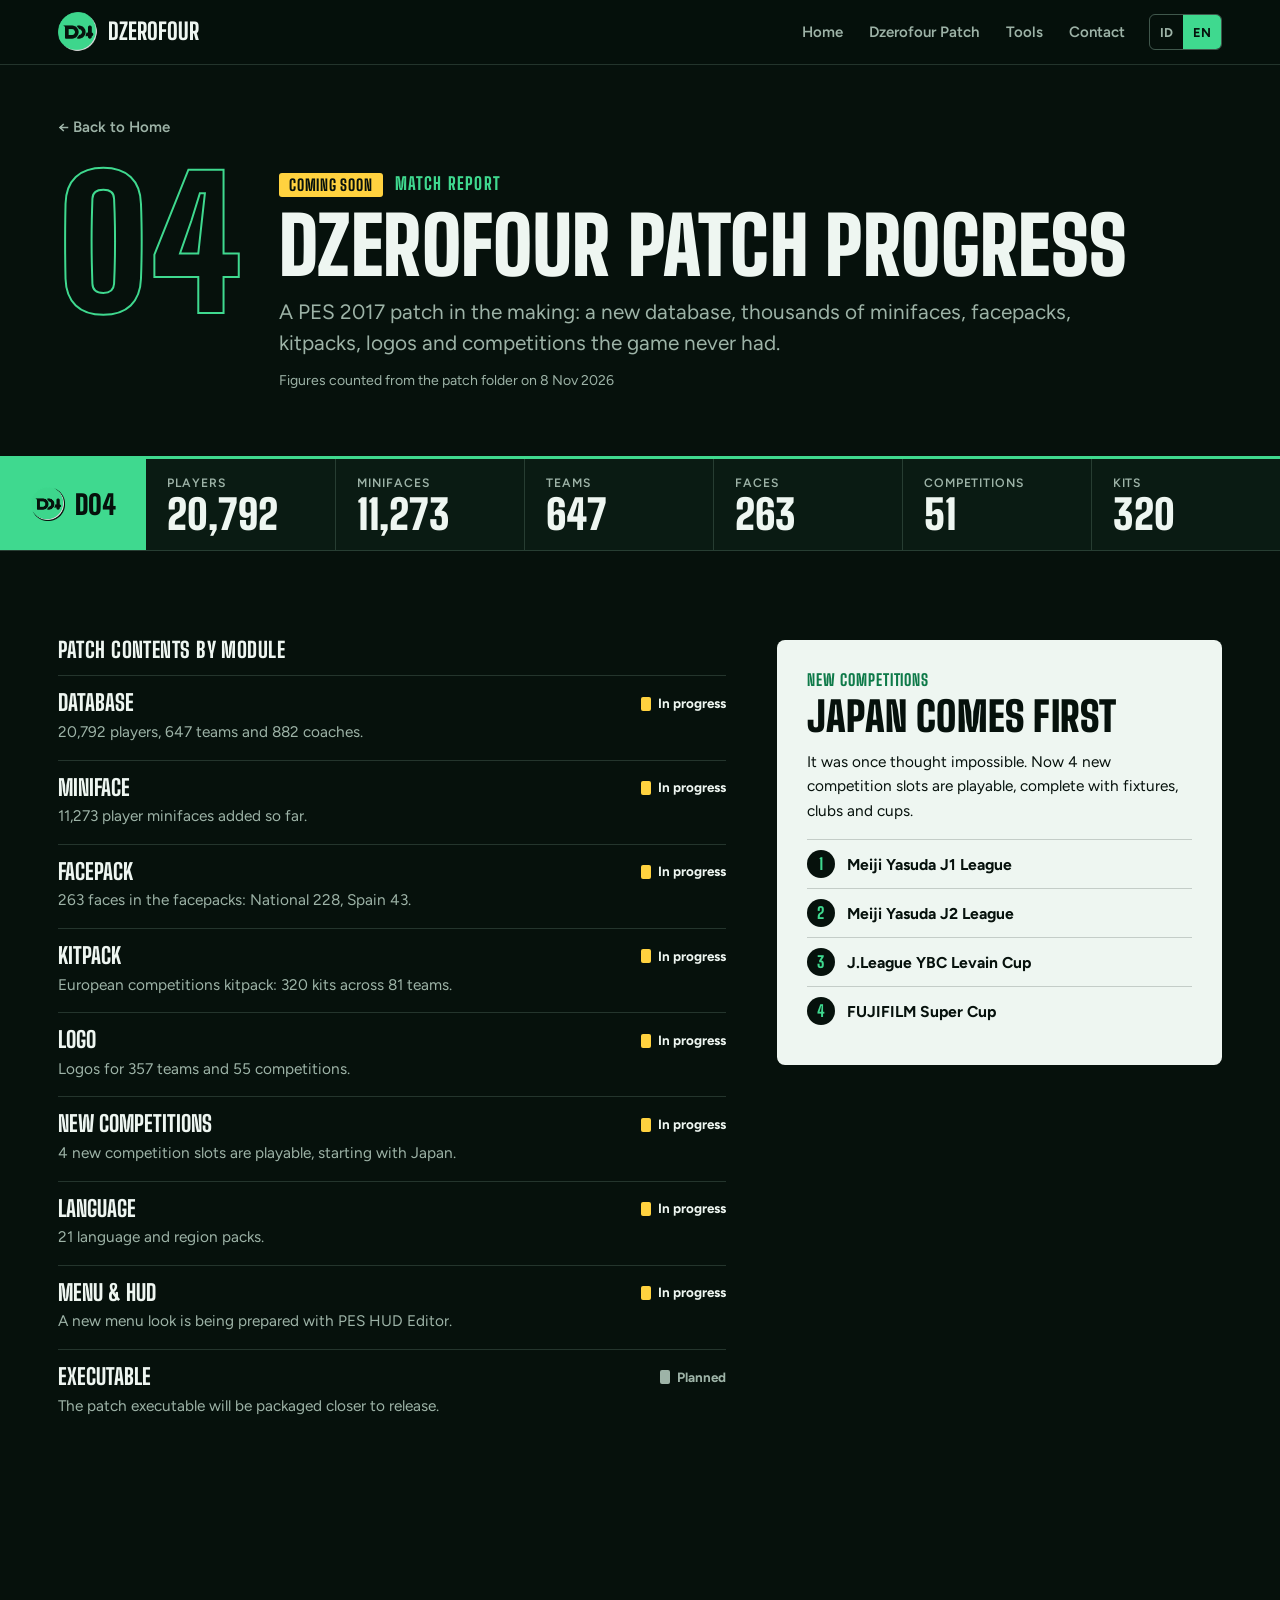
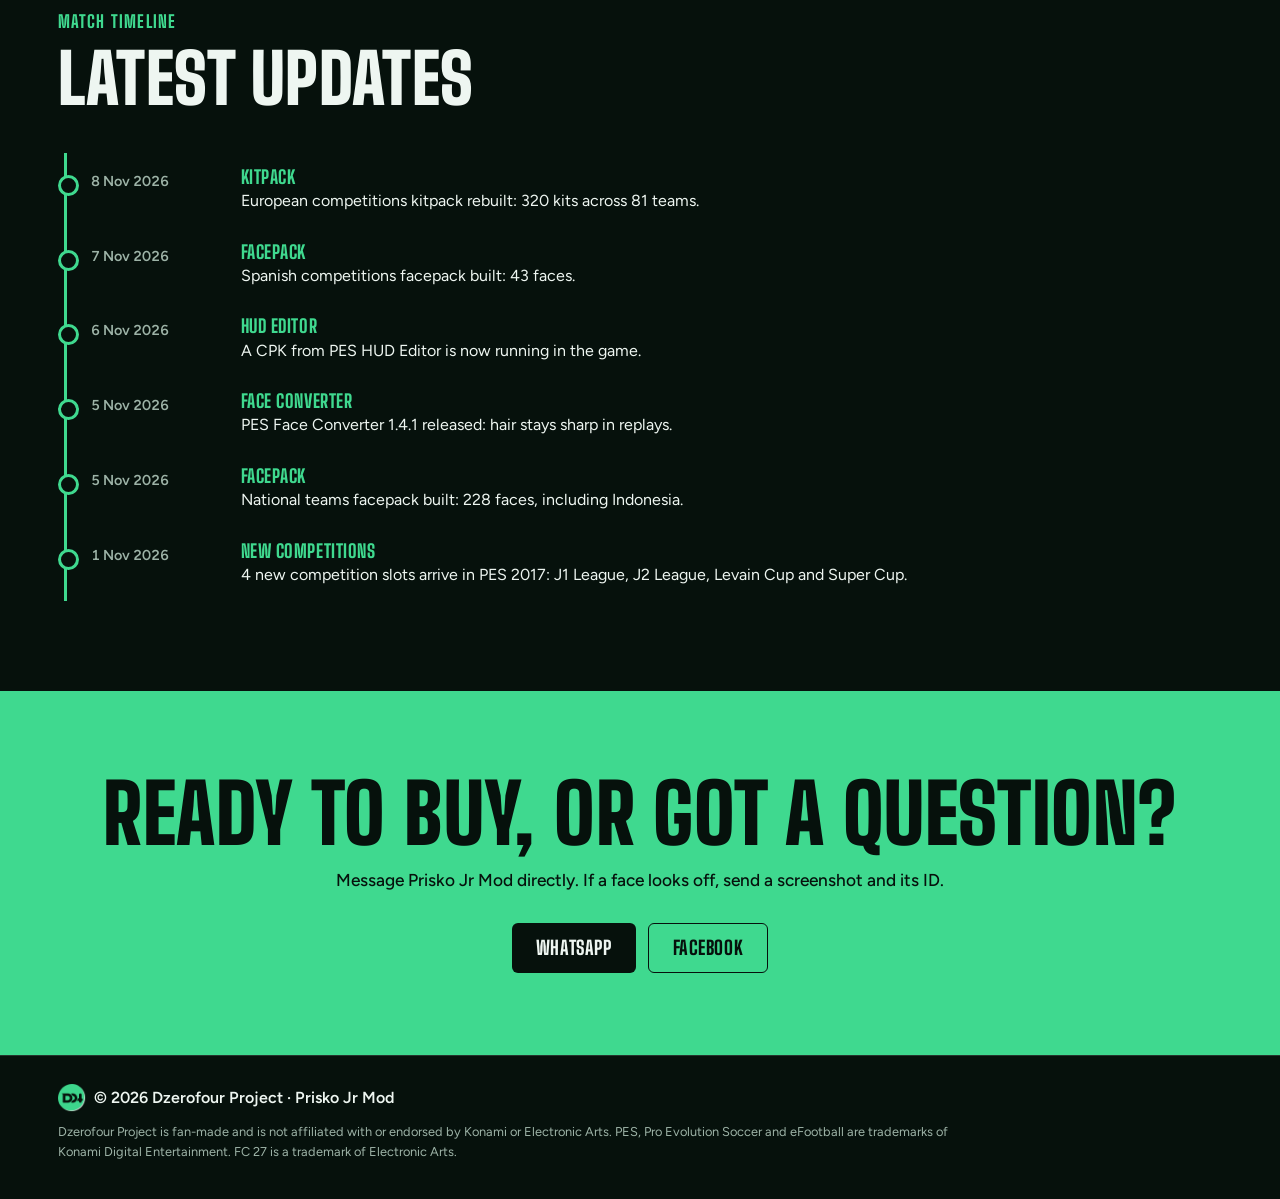
==== patch.html @ bcc36760 "Home baru dengan halaman detail patch dan tool Co-Authored-By: Claude Opus 5.5 <noreply@anthropic.co" ====
<!doctype html>
<html lang="id">
<head>
  <meta charset="utf-8">
  <meta name="viewport" content="width=device-width, initial-scale=1">
  <title>Dzerofour Patch | Dzerofour Project</title>
  <meta name="description" content="Progres Dzerofour Patch untuk PES 2017: database, miniface, facepack, kitpack, logo, dan kompetisi baru.">
  <meta property="og:title" content="Dzerofour Patch | Progres PES 2017">
  <meta property="og:description" content="Progres Dzerofour Patch untuk PES 2017: database, miniface, facepack, kitpack, logo, dan kompetisi baru.">
  <meta property="og:type" content="website">
  <meta property="og:image" content="https://priskojr.github.io/dzerofour/assets/img/face-3d.jpg">
  <meta name="theme-color" content="#06110c">
  <link rel="icon" href="assets/favicon.png">
  <link rel="preconnect" href="https://fonts.googleapis.com">
  <link rel="preconnect" href="https://fonts.gstatic.com" crossorigin>
  <link href="https://fonts.googleapis.com/css2?family=Big+Shoulders+Display:wght@600;800;900&family=Figtree:wght@400;500;600;700&display=swap" rel="stylesheet">
  <link rel="stylesheet" href="css/style.css">
</head>
<body data-page="patch">
  <div id="app"></div>

  <script src="data/site.js"></script>
  <script src="data/products.js"></script>
  <script src="data/patch-stats.js"></script>
  <script src="data/patch.js"></script>
  <script src="data/updates.js"></script>
  <script src="js/main.js"></script>
</body>
</html>
---- css/style.css ----
/* Warna brand D04. Ganti di sini, seluruh situs ikut berubah. */
:root {
  --ink: #06110c;
  --pitch: #0a1b13;
  --panel: #0e2219;
  --panel-2: #14302a;
  --line: rgba(190, 240, 215, .16);
  --line-strong: rgba(190, 240, 215, .32);
  --mint: #3fd98f;
  --yellow: #ffd23f;
  --text: #eef6f1;
  --muted: #9db3a7;
  --display: "Big Shoulders Display", "Arial Narrow", Impact, sans-serif;
  --body: "Figtree", "Segoe UI", system-ui, sans-serif;
  --gutter: clamp(16px, 4.5vw, 64px);
  --max: 1320px;
}

* { box-sizing: border-box; }
html { scroll-behavior: smooth; scroll-padding-top: 76px; -webkit-text-size-adjust: 100%; }
body { margin: 0; background: var(--ink); color: var(--text); font: 400 16px/1.6 var(--body); overflow-x: hidden; }
img { max-width: 100%; height: auto; display: block; }
a { color: inherit; }
h1, h2, h3 { margin: 0; font-family: var(--display); text-transform: uppercase; line-height: .98; letter-spacing: .005em; }
h1 { font-size: clamp(4rem, 8.4vw, 7.6rem); font-weight: 900; line-height: .9; margin: 14px 0 20px; }
h2 { font-size: clamp(2.5rem, 5.4vw, 4.4rem); font-weight: 900; }
p { margin: 0; }
ul, ol { margin: 0; padding: 0; list-style: none; }
:focus-visible { outline: 3px solid var(--yellow); outline-offset: 3px; }
.h-small { font-size: 1.35rem; font-weight: 800; letter-spacing: .02em; margin-bottom: 14px; }
.page-title { font-size: clamp(2.9rem, 6.2vw, 5.4rem); margin: 0; line-height: .94; }

/* NAV */
.nav {
  position: sticky; top: 0; z-index: 20;
  display: flex; align-items: center; gap: 24px;
  padding: 12px var(--gutter);
  background: rgba(6, 17, 12, .88);
  backdrop-filter: blur(10px);
  border-bottom: 1px solid var(--line);
}
.nav-brand { display: flex; align-items: center; gap: 10px; text-decoration: none; font: 800 1.45rem/1 var(--display); text-transform: uppercase; }
.nav-links { display: flex; gap: 26px; margin-left: auto; }
.nav-links a { text-decoration: none; font-weight: 600; font-size: .94rem; color: var(--muted); transition: color .15s; }
.nav-links a:hover { color: var(--mint); }
.lang { display: flex; border: 1px solid var(--line-strong); border-radius: 6px; overflow: hidden; flex: none; }
.lang button { background: none; border: 0; color: var(--muted); font: 700 .8rem var(--body); padding: 7px 10px; cursor: pointer; min-height: 34px; }
.lang button.is-on { background: var(--mint); color: var(--ink); }
.nav-toggle { display: none; background: none; border: 1px solid var(--line-strong); border-radius: 6px; width: 42px; height: 38px; padding: 9px; cursor: pointer; flex: none; }
.nav-toggle span { display: block; height: 2px; background: var(--text); margin: 3px 0; }

/* TOMBOL */
.btn {
  display: inline-flex; align-items: center; justify-content: center; text-align: center;
  min-height: 50px; padding: 12px 24px; border-radius: 6px;
  font: 800 1.2rem/1.05 var(--display); text-transform: uppercase; letter-spacing: .03em;
  text-decoration: none; cursor: pointer; transition: transform .15s, background .15s, border-color .15s;
}
.btn:hover { transform: translateY(-2px); }
.btn-primary { background: var(--mint); color: var(--ink); border: 0; }
.btn-primary:hover { background: #63e7a8; }
.btn-ghost { background: none; border: 1px solid var(--line-strong); color: var(--text); }
.btn-ghost:hover { border-color: var(--mint); }
.btn-wide { width: 100%; }
.cta { display: flex; flex-wrap: wrap; gap: 12px; margin-top: 28px; }

/* LABEL: hijau = released, kuning = coming soon */
.kick { display: flex; flex-wrap: wrap; align-items: center; gap: 12px; margin-bottom: 12px; color: var(--mint); font: 800 1.08rem/1.2 var(--display); text-transform: uppercase; letter-spacing: .07em; }
.card-badge { display: inline-flex; align-items: center; color: var(--ink); background: var(--yellow); padding: 4px 10px 3px; border-radius: 3px; font: 800 .98rem/1.1 var(--display); text-transform: uppercase; letter-spacing: .05em; white-space: nowrap; }
.card-badge.is-released { background: var(--mint); }
.card-no { font: 900 1.5rem/1 var(--display); color: var(--yellow); letter-spacing: 0; }
.card-version { color: var(--muted); font: 600 .86rem/1.2 var(--body); text-transform: none; letter-spacing: 0; }

/* HOME: PATCH */
.home-patch {
  display: grid; grid-template-columns: minmax(0, 1.1fr) minmax(0, .9fr);
  gap: clamp(28px, 5vw, 76px); align-items: center;
  max-width: var(--max); margin: 0 auto;
  padding: clamp(32px, 4.6vw, 64px) var(--gutter);
}
.home-text { color: var(--muted); font-size: clamp(1.05rem, 1.6vw, 1.22rem); max-width: 34em; }

.board-wrap { display: block; text-decoration: none; }
.board-head { display: flex; flex-wrap: wrap; justify-content: space-between; align-items: baseline; gap: 4px 14px; margin-bottom: 10px; }
.board-head strong { font: 800 1.25rem/1 var(--display); text-transform: uppercase; letter-spacing: .03em; }
.board-legend { display: flex; flex-wrap: wrap; gap: 4px 12px; }
.board-legend i { font-style: normal; color: var(--muted); font-size: .8rem; display: inline-flex; align-items: center; gap: 5px; }
.board-legend i::before { content: ""; width: 9px; height: 12px; border-radius: 2px; background: var(--muted); }
.board-legend .is-done::before { background: var(--mint); }
.board-legend .is-progress::before { background: var(--yellow); }
.board {
  display: block; position: relative; aspect-ratio: 100 / 92; border-radius: 10px; overflow: hidden;
  background: repeating-linear-gradient(180deg, #123524 0 12.5%, #0f2e1f 12.5% 25%);
  border: 1px solid var(--line-strong); transition: border-color .15s;
}
.board-wrap:hover .board { border-color: var(--mint); }
.board-lines { position: absolute; inset: 0; width: 100%; height: 100%; fill: none; stroke: rgba(235, 255, 245, .3); stroke-width: 1; }
.board-lines * { vector-effect: non-scaling-stroke; }
.token { position: absolute; transform: translate(-50%, -50%); display: flex; flex-direction: column; align-items: center; gap: 5px; width: 31%; text-align: center; }
.token-no {
  display: grid; place-items: center;
  width: clamp(38px, 4.4vw, 54px); aspect-ratio: 1; border-radius: 50%;
  font: 900 clamp(1.2rem, 2vw, 1.65rem)/1 var(--display);
  background: var(--ink); color: var(--muted); border: 3px solid var(--muted);
}
.token.is-progress .token-no { color: var(--yellow); border-color: var(--yellow); }
.token.is-done .token-no { background: var(--mint); color: var(--ink); border-color: var(--mint); }
.token-name { font: 700 clamp(.8rem, 1.15vw, .96rem)/1.05 var(--display); text-transform: uppercase; letter-spacing: .03em; text-shadow: 0 1px 4px rgba(0, 0, 0, .75); }

/* PAPAN SKOR */
.scoreboard { display: flex; align-items: stretch; border-top: 3px solid var(--mint); border-bottom: 1px solid var(--line); background: var(--pitch); }
.score-tag { display: flex; align-items: center; gap: 10px; padding: 14px clamp(14px, 2.4vw, 32px); background: var(--mint); color: var(--ink); font: 900 1.7rem/1 var(--display); flex: none; }
.score-list { display: grid; grid-template-columns: repeat(6, minmax(0, 1fr)); flex: 1; margin: 0; min-width: 0; }
.score-item { padding: 14px clamp(10px, 1.6vw, 24px); border-left: 1px solid var(--line); min-width: 0; }
.score-item:first-child { border-left: 0; }
.score-item dt { color: var(--muted); font-size: .76rem; font-weight: 600; text-transform: uppercase; letter-spacing: .08em; }
.score-item dd { margin: 0; font: 900 clamp(1.7rem, 3.2vw, 2.9rem)/1.05 var(--display); font-variant-numeric: tabular-nums; }

/* SECTION */
.section { max-width: var(--max); margin: 0 auto; padding: clamp(48px, 7vw, 96px) var(--gutter); }
.section.page-top { padding-top: clamp(24px, 3.4vw, 44px); padding-bottom: clamp(36px, 5vw, 64px); }
.section-head { margin-bottom: clamp(24px, 3.4vw, 40px); }
.lead { font-size: clamp(1.1rem, 1.7vw, 1.3rem); line-height: 1.45; margin-top: 14px; }
.section-head .lead { color: var(--muted); max-width: 42em; }
.back { display: inline-block; color: var(--muted); font-weight: 600; font-size: .94rem; text-decoration: none; padding: 6px 0; margin-bottom: clamp(16px, 2.4vw, 28px); }
.back:hover { color: var(--mint); }

/* HOME: KARTU TOOL */
.tool-grid { display: grid; grid-template-columns: repeat(4, minmax(0, 1fr)); gap: clamp(14px, 1.6vw, 22px); }
.tool-card {
  display: flex; flex-direction: column; min-width: 0;
  background: var(--panel); border: 1px solid var(--line); border-radius: 8px; overflow: hidden;
  text-decoration: none; transition: transform .16s, border-color .16s;
}
.tool-card:hover { transform: translateY(-4px); border-color: var(--yellow); }
.tool-card.is-released:hover { border-color: var(--mint); }
.card-media { display: block; aspect-ratio: 16 / 10; overflow: hidden; background: var(--pitch); border-bottom: 1px solid var(--line); }
.card-media > img { width: 100%; height: 100%; object-fit: cover; object-position: left top; }
.card-icon { display: grid; place-items: center; width: 100%; height: 100%; min-height: 180px; background: var(--panel); }
.card-icon img { width: clamp(76px, 7vw, 112px); }
.card-body { display: flex; flex-direction: column; flex: 1; padding: clamp(16px, 1.6vw, 22px); }
.card-top { display: flex; flex-wrap: wrap; align-items: center; gap: 8px 10px; margin-bottom: 12px; }
.card-name { font: 900 clamp(1.7rem, 2.3vw, 2.15rem)/1 var(--display); text-transform: uppercase; }
.card-text { color: var(--muted); font-size: .96rem; line-height: 1.45; margin-top: 8px; }
.card-more { margin-top: auto; padding-top: 16px; font: 800 1.08rem/1.1 var(--display); text-transform: uppercase; letter-spacing: .03em; color: var(--text); }
.tool-card:hover .card-more { color: var(--mint); }

/* Tool yang sudah rilis tampil selebar baris */
.tool-card.is-released { grid-column: 1 / -1; flex-direction: row; border-color: var(--mint); border-left-width: 4px; }
.tool-card.is-released .card-media { flex: 0 0 34%; aspect-ratio: auto; border-bottom: 0; border-right: 1px solid var(--line); max-height: 400px; }
.tool-card.is-released .card-body { padding: clamp(20px, 3vw, 44px); justify-content: center; }
.tool-card.is-released .card-no { color: var(--mint); }
.tool-card.is-released .card-name { font-size: clamp(2.4rem, 5vw, 4.4rem); }
.tool-card.is-released .card-text { font-size: clamp(1.02rem, 1.5vw, 1.22rem); color: var(--text); max-width: 34em; margin-top: 12px; }
.tool-card.is-released .card-more { margin-top: 0; }
.card-price { display: flex; flex-wrap: wrap; align-items: baseline; gap: 4px 14px; margin-top: 18px; }
.card-price strong { font: 900 clamp(2.1rem, 3.8vw, 3.2rem)/1 var(--display); }
.card-price span { font: 800 1.45rem/1 var(--display); color: var(--mint); }

/* DETAIL TOOL */
.detail-hero { display: grid; grid-template-columns: minmax(0, 1fr) minmax(0, 1fr); gap: clamp(24px, 4vw, 60px); align-items: center; }
.detail-media > img { width: 100%; border-radius: 10px; border: 1px solid var(--line-strong); }
.detail-media .card-icon { aspect-ratio: 16 / 10; border: 1px solid var(--line-strong); border-radius: 10px; }
.tool-note { color: var(--muted); font-size: .82rem; margin-top: 8px; }
.detail-summary { color: var(--muted); margin-top: 10px; max-width: 38em; }
.action { margin-top: 24px; padding: clamp(18px, 2.2vw, 24px); background: var(--panel); border: 1px solid var(--line-strong); border-left: 4px solid var(--yellow); border-radius: 6px; max-width: 520px; }
.action.is-released { border-left-color: var(--mint); }
.action p { color: var(--muted); font-size: .92rem; margin: 6px 0 14px; }
.action-title { font: 900 1.7rem/1 var(--display); text-transform: uppercase; }
.price-row { display: flex; flex-wrap: wrap; align-items: baseline; gap: 6px 16px; }
.price-row strong { font: 900 clamp(2.6rem, 5vw, 3.9rem)/1 var(--display); }
.price-row span { font: 800 1.6rem/1 var(--display); color: var(--mint); }
.detail-info { display: grid; gap: clamp(24px, 3.4vw, 48px); margin-top: clamp(32px, 4.4vw, 56px); padding-top: clamp(24px, 3vw, 36px); border-top: 1px solid var(--line); }
.detail-info.cols-3 { grid-template-columns: repeat(3, minmax(0, 1fr)); }
.detail-info .h-small { color: var(--mint); }
.detail-info .h-small:not(:first-child) { margin-top: 26px; }
.detail-info.cols-1 .ticks { columns: 2; column-gap: clamp(24px, 4vw, 56px); }
.detail-info.cols-1 .ticks li { break-inside: avoid; }
.chips { display: flex; flex-wrap: wrap; gap: 8px; }
.chips li { padding: 5px 11px; border: 1px solid var(--line-strong); border-radius: 4px; font-size: .9rem; }
.ticks li { position: relative; padding-left: 20px; margin-bottom: 9px; font-size: .96rem; }
.ticks li::before { content: ""; position: absolute; left: 0; top: .55em; width: 9px; height: 9px; border-radius: 50%; background: var(--mint); }
.modes { margin: 0; }
.modes dt { font: 800 1.15rem/1.1 var(--display); text-transform: uppercase; }
.modes dd { margin: 3px 0 14px; color: var(--muted); font-size: .94rem; }
.detail-shot { margin: clamp(28px, 4vw, 48px) 0 0; }
.detail-shot img { width: 100%; border-radius: 10px; border: 1px solid var(--line); }
.versions { margin-top: clamp(20px, 3vw, 32px); border: 1px solid var(--line); border-radius: 6px; background: var(--pitch); }
summary { cursor: pointer; font: 800 1.15rem/1.2 var(--display); text-transform: uppercase; letter-spacing: .03em; padding: 14px 18px; min-height: 48px; }
summary:hover { color: var(--mint); }
.versions ol { padding: 0 18px 12px; }
.versions li { display: grid; grid-template-columns: 62px 1fr; gap: 8px; padding: 9px 0; border-top: 1px solid var(--line); font-size: .95rem; }
.versions b { color: var(--mint); font-variant-numeric: tabular-nums; }
.others { margin-top: clamp(36px, 5vw, 64px); }
.others ul { display: grid; grid-template-columns: repeat(2, minmax(0, 1fr)); gap: 0 clamp(20px, 3vw, 40px); }
.others a { display: flex; flex-wrap: wrap; align-items: center; gap: 6px 12px; padding: 14px 0; border-top: 1px solid var(--line); text-decoration: none; }
.others-name { font: 800 1.35rem/1.1 var(--display); text-transform: uppercase; flex: 1; min-width: 140px; }
.others a:hover .others-name { color: var(--mint); }

/* DETAIL PATCH */
.patch-head { display: flex; gap: clamp(16px, 3vw, 40px); align-items: flex-start; }
.patch-head .lead { color: var(--muted); max-width: 42em; }
.shirt-no { font: 900 clamp(5.5rem, 14vw, 11.5rem)/.8 var(--display); color: transparent; -webkit-text-stroke: 2px var(--mint); flex: none; }
.stamp { color: var(--muted); font-size: .88rem; margin-top: 12px; }
.patch-grid { display: grid; grid-template-columns: minmax(0, 1.5fr) minmax(0, 1fr); gap: clamp(26px, 4vw, 56px); align-items: start; }
.module { display: grid; grid-template-columns: minmax(0, 1fr) auto; gap: 4px 16px; padding: 15px 0; border-top: 1px solid var(--line); }
.module-name { font: 800 1.4rem/1.1 var(--display); text-transform: uppercase; }
.module-status { display: inline-flex; align-items: center; gap: 7px; font-size: .84rem; font-weight: 700; white-space: nowrap; }
.module-status::before { content: ""; width: 10px; height: 14px; border-radius: 2px; background: var(--muted); }
.module.is-done .module-status::before { background: var(--mint); }
.module.is-progress .module-status::before { background: var(--yellow); }
.module.is-planned .module-status { color: var(--muted); }
.module-text { grid-column: 1 / -1; color: var(--muted); font-size: .96rem; }
.bar { grid-column: 1 / -1; height: 6px; margin-top: 7px; background: var(--panel-2); border-radius: 3px; overflow: hidden; }
.bar i { display: block; height: 100%; background: var(--mint); }
.comps { padding: clamp(20px, 2.6vw, 30px); background: var(--text); color: var(--ink); border-radius: 8px; position: sticky; top: 88px; }
.comps-kick { color: #0e7a49; font: 800 1rem/1.2 var(--display); text-transform: uppercase; letter-spacing: .06em; margin-bottom: 8px; }
.comps h2 { font-size: clamp(1.9rem, 3.2vw, 2.7rem); margin-bottom: 12px; }
.comps p:not(.comps-kick) { font-size: .96rem; }
.comps ol { counter-reset: c; margin-top: 16px; }
.comps li { counter-increment: c; display: flex; gap: 12px; align-items: center; padding: 10px 0; border-top: 1px solid rgba(6, 17, 12, .18); font-weight: 700; font-size: .98rem; }
.comps li::before { content: counter(c); display: grid; place-items: center; flex: none; width: 28px; height: 28px; border-radius: 50%; background: var(--ink); color: var(--mint); font: 800 1rem/1 var(--display); }

/* TIMELINE */
.timeline { border-left: 3px solid var(--mint); margin-left: 6px; }
.event { position: relative; display: grid; grid-template-columns: 130px minmax(0, 1fr); gap: 4px 20px; padding: 14px 0 14px 24px; }
.event::before { content: ""; position: absolute; left: -9px; top: 22px; width: 15px; height: 15px; border-radius: 50%; background: var(--ink); border: 3px solid var(--mint); }
.event time { color: var(--muted); font-size: .9rem; font-weight: 600; font-variant-numeric: tabular-nums; padding-top: 3px; }
.event b { display: block; font: 800 1.15rem/1.15 var(--display); text-transform: uppercase; color: var(--mint); letter-spacing: .03em; }
.more { margin-top: 18px; }

/* KONTAK */
.contact { background: var(--mint); color: var(--ink); padding: clamp(48px, 6.4vw, 84px) var(--gutter); text-align: center; }
.contact h2 { font-size: clamp(2.6rem, 6.4vw, 5.2rem); }
.contact p { max-width: 36em; margin: 14px auto 0; font-size: 1.08rem; font-weight: 500; }
.contact .cta { justify-content: center; }
.contact .btn-primary { background: var(--ink); color: var(--text); }
.contact .btn-primary:hover { background: #12291e; }
.contact .btn-ghost { border-color: var(--ink); color: var(--ink); }
.contact .btn-ghost:hover { background: rgba(6, 17, 12, .1); border-color: var(--ink); }

/* FOOTER */
.footer { padding: 28px var(--gutter) 36px; border-top: 1px solid var(--line); }
.footer-brand { display: flex; align-items: center; flex-wrap: wrap; gap: 8px; font-weight: 600; }
.footer-legal { color: var(--muted); font-size: .8rem; max-width: 70em; margin-top: 10px; }

/* TABLET */
@media (max-width: 1040px) {
  .home-patch { grid-template-columns: 1fr; }
  .board-wrap { max-width: 560px; }
  .token-no { width: clamp(40px, 8vw, 54px); font-size: clamp(1.2rem, 3vw, 1.65rem); }
  .token-name { font-size: clamp(.8rem, 2.1vw, .96rem); }
  .score-list { grid-template-columns: repeat(3, minmax(0, 1fr)); }
  .score-item:nth-child(4) { border-left: 0; }
  .score-item:nth-child(n + 4) { border-top: 1px solid var(--line); }
  .tool-grid { grid-template-columns: repeat(2, minmax(0, 1fr)); }
  .detail-info.cols-3 { grid-template-columns: repeat(2, minmax(0, 1fr)); }
  .detail-info.cols-3 > :last-child { grid-column: 1 / -1; }
  .patch-grid { grid-template-columns: 1fr; }
  .comps { position: static; }
}

/* NAV HP */
@media (max-width: 860px) {
  .nav { gap: 10px; flex-wrap: wrap; }
  .lang { margin-left: auto; }
  .nav-toggle { display: block; order: 3; }
  .nav-links { display: none; order: 4; width: 100%; flex-direction: column; gap: 0; margin: 4px 0 0; }
  .nav-links.is-open { display: flex; }
  .nav-links a { padding: 12px 0; border-top: 1px solid var(--line); font-size: 1rem; color: var(--text); }
}

/* HP */
@media (max-width: 720px) {
  .tool-grid { grid-template-columns: 1fr; }
  .tool-card.is-released { flex-direction: column; }
  .tool-card.is-released .card-media { flex: none; aspect-ratio: 16 / 11; border-right: 0; border-bottom: 1px solid var(--line); max-height: none; }
  .tool-card.is-released .card-media > img { object-position: center 18%; }
  .detail-hero { grid-template-columns: 1fr; }
  .detail-body { order: -1; }
  .detail-info.cols-3 { grid-template-columns: 1fr; }
  .detail-info.cols-1 .ticks { columns: 1; }
  .others ul { grid-template-columns: 1fr; }
  .scoreboard { flex-direction: column; }
  .score-tag { padding: 10px 16px; font-size: 1.4rem; }
  .patch-head { flex-direction: column; gap: 10px; }
  .cta .btn { width: 100%; }
  .event { grid-template-columns: 1fr; gap: 2px; }
}

@media (prefers-reduced-motion: reduce) {
  html { scroll-behavior: auto; }
  * { transition: none !important; }
}
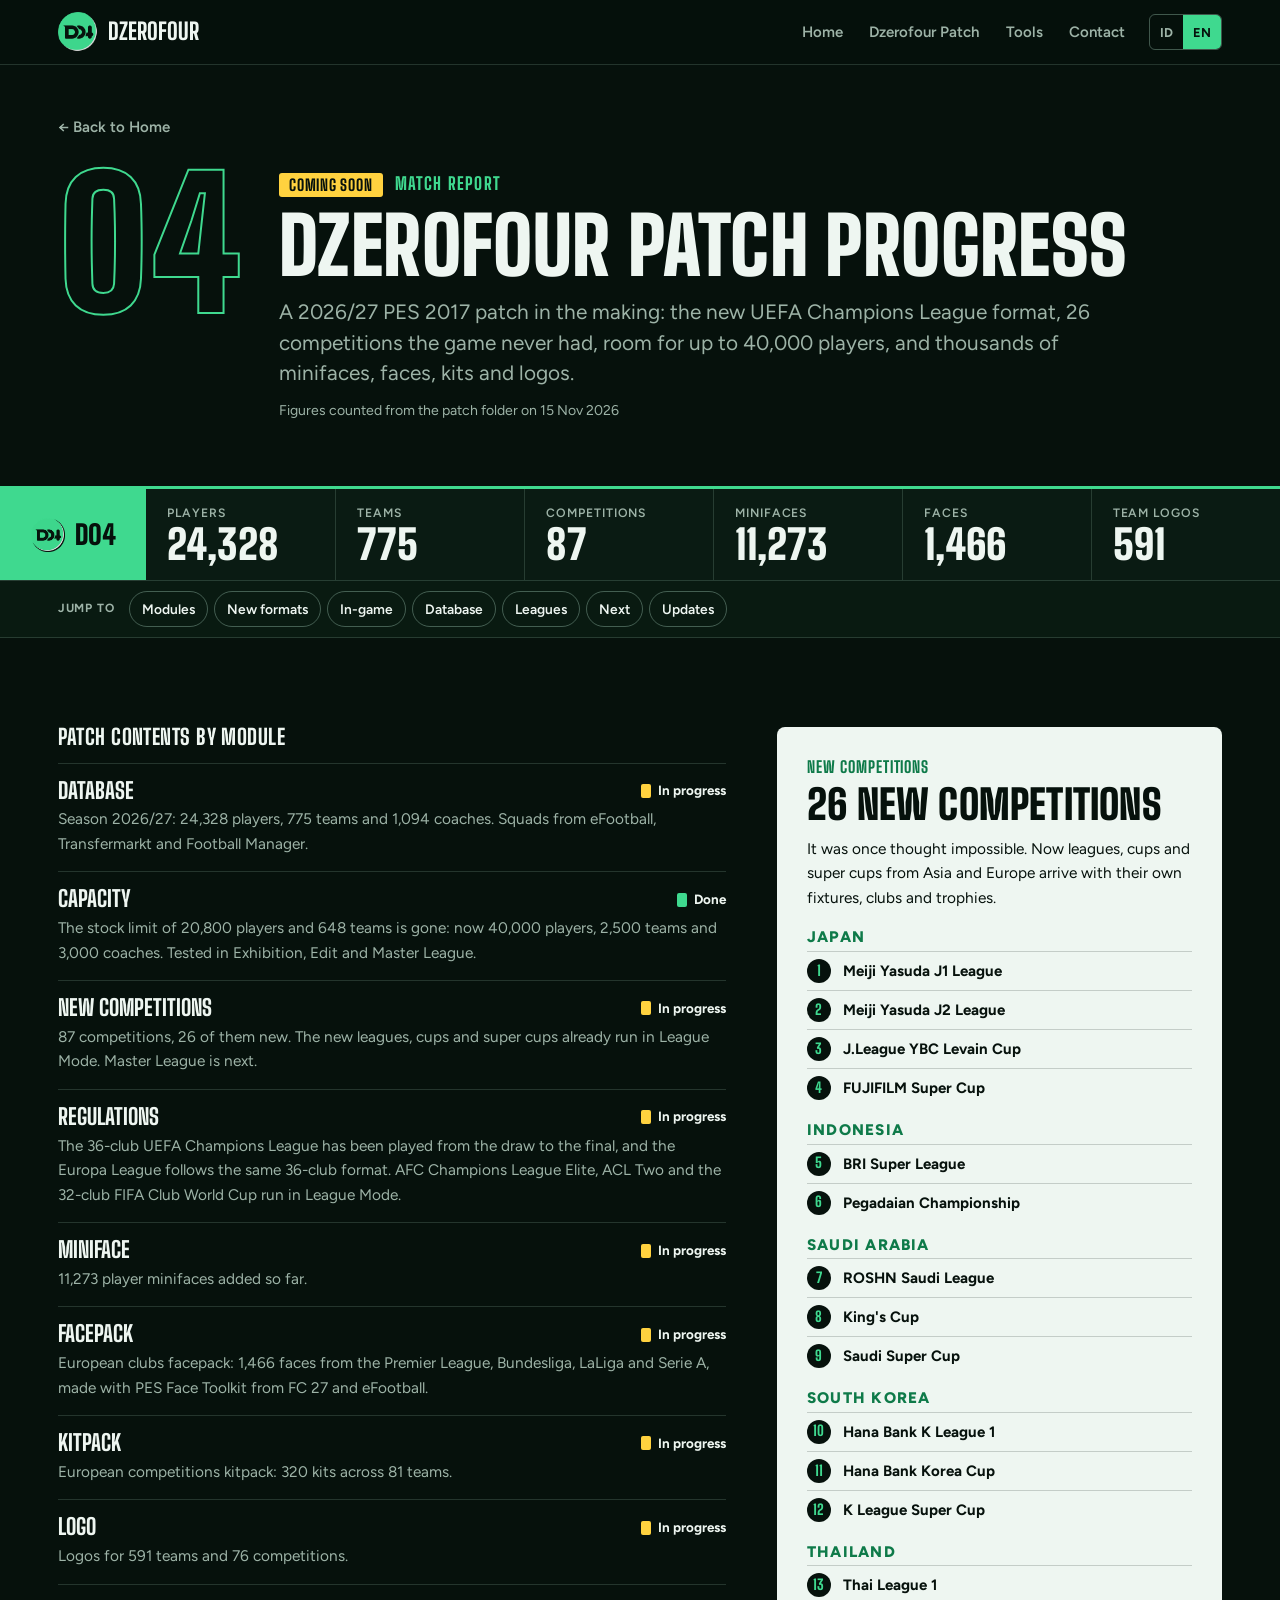
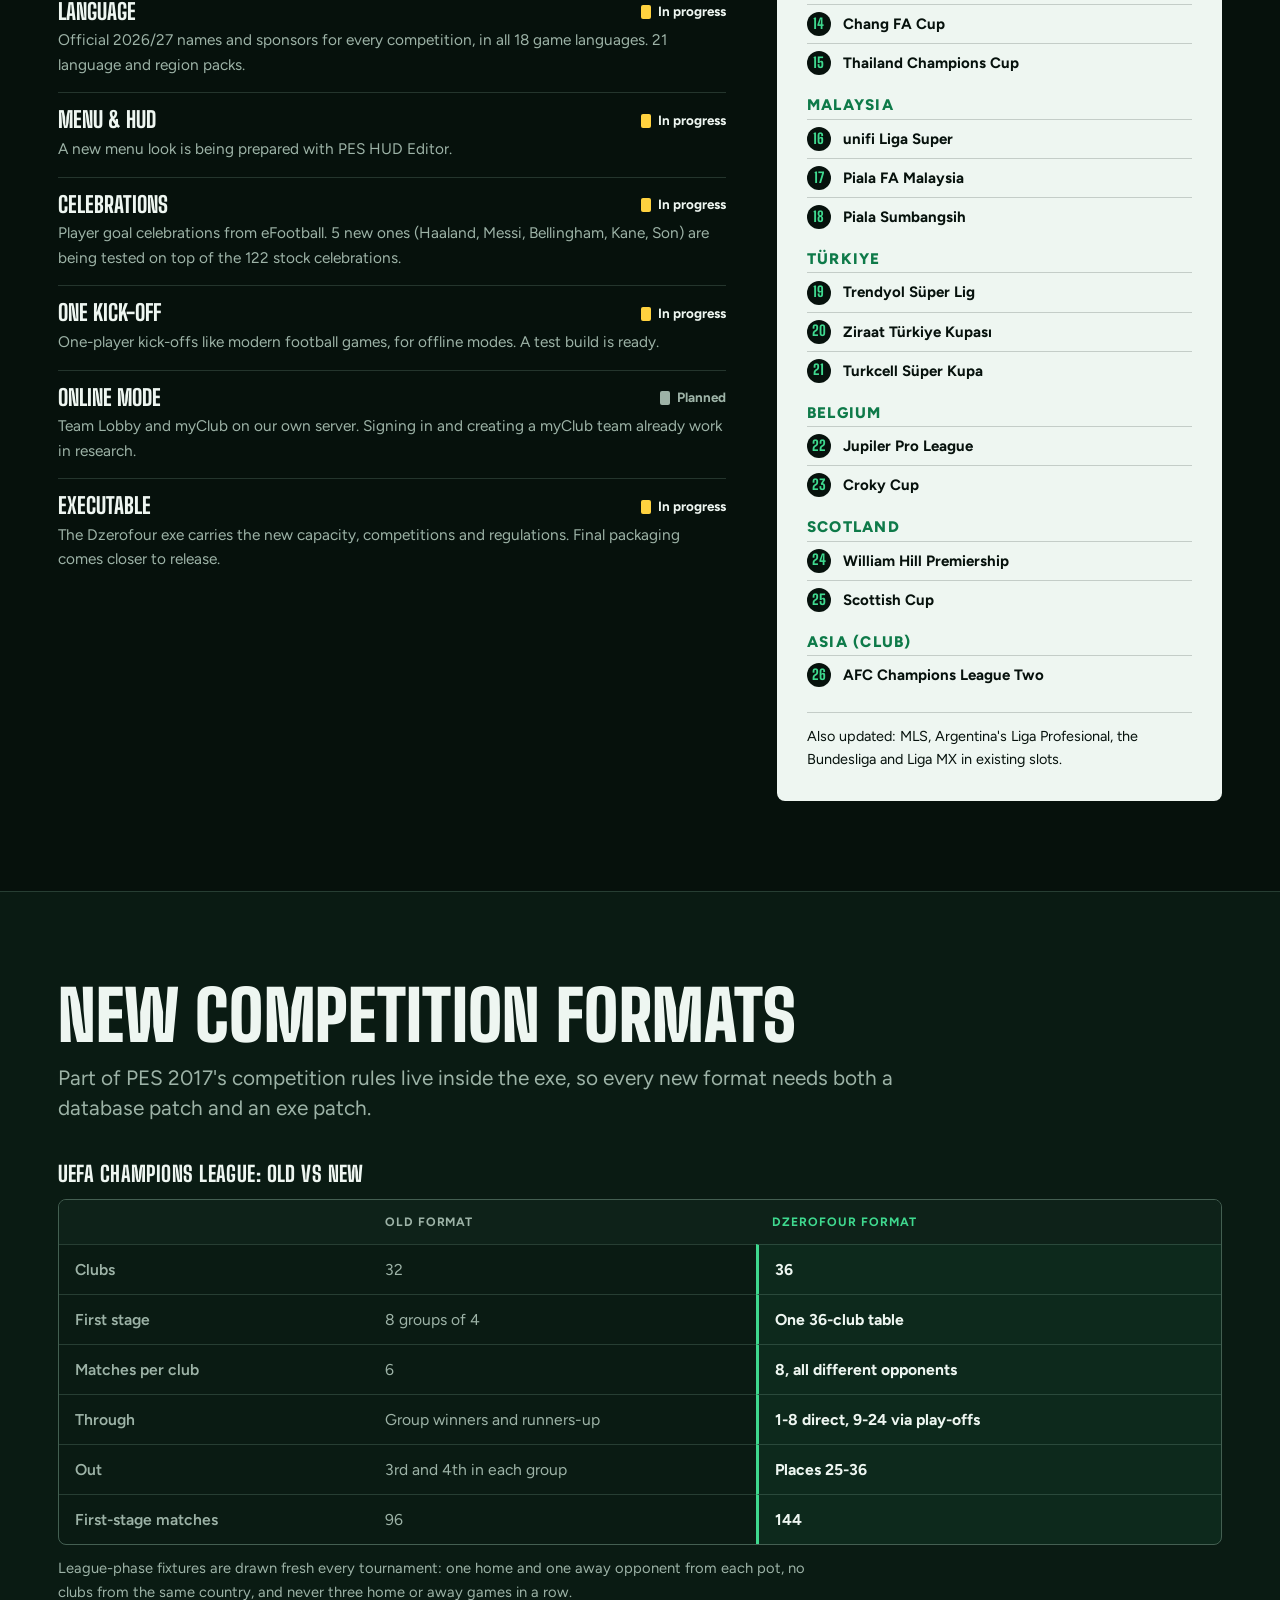
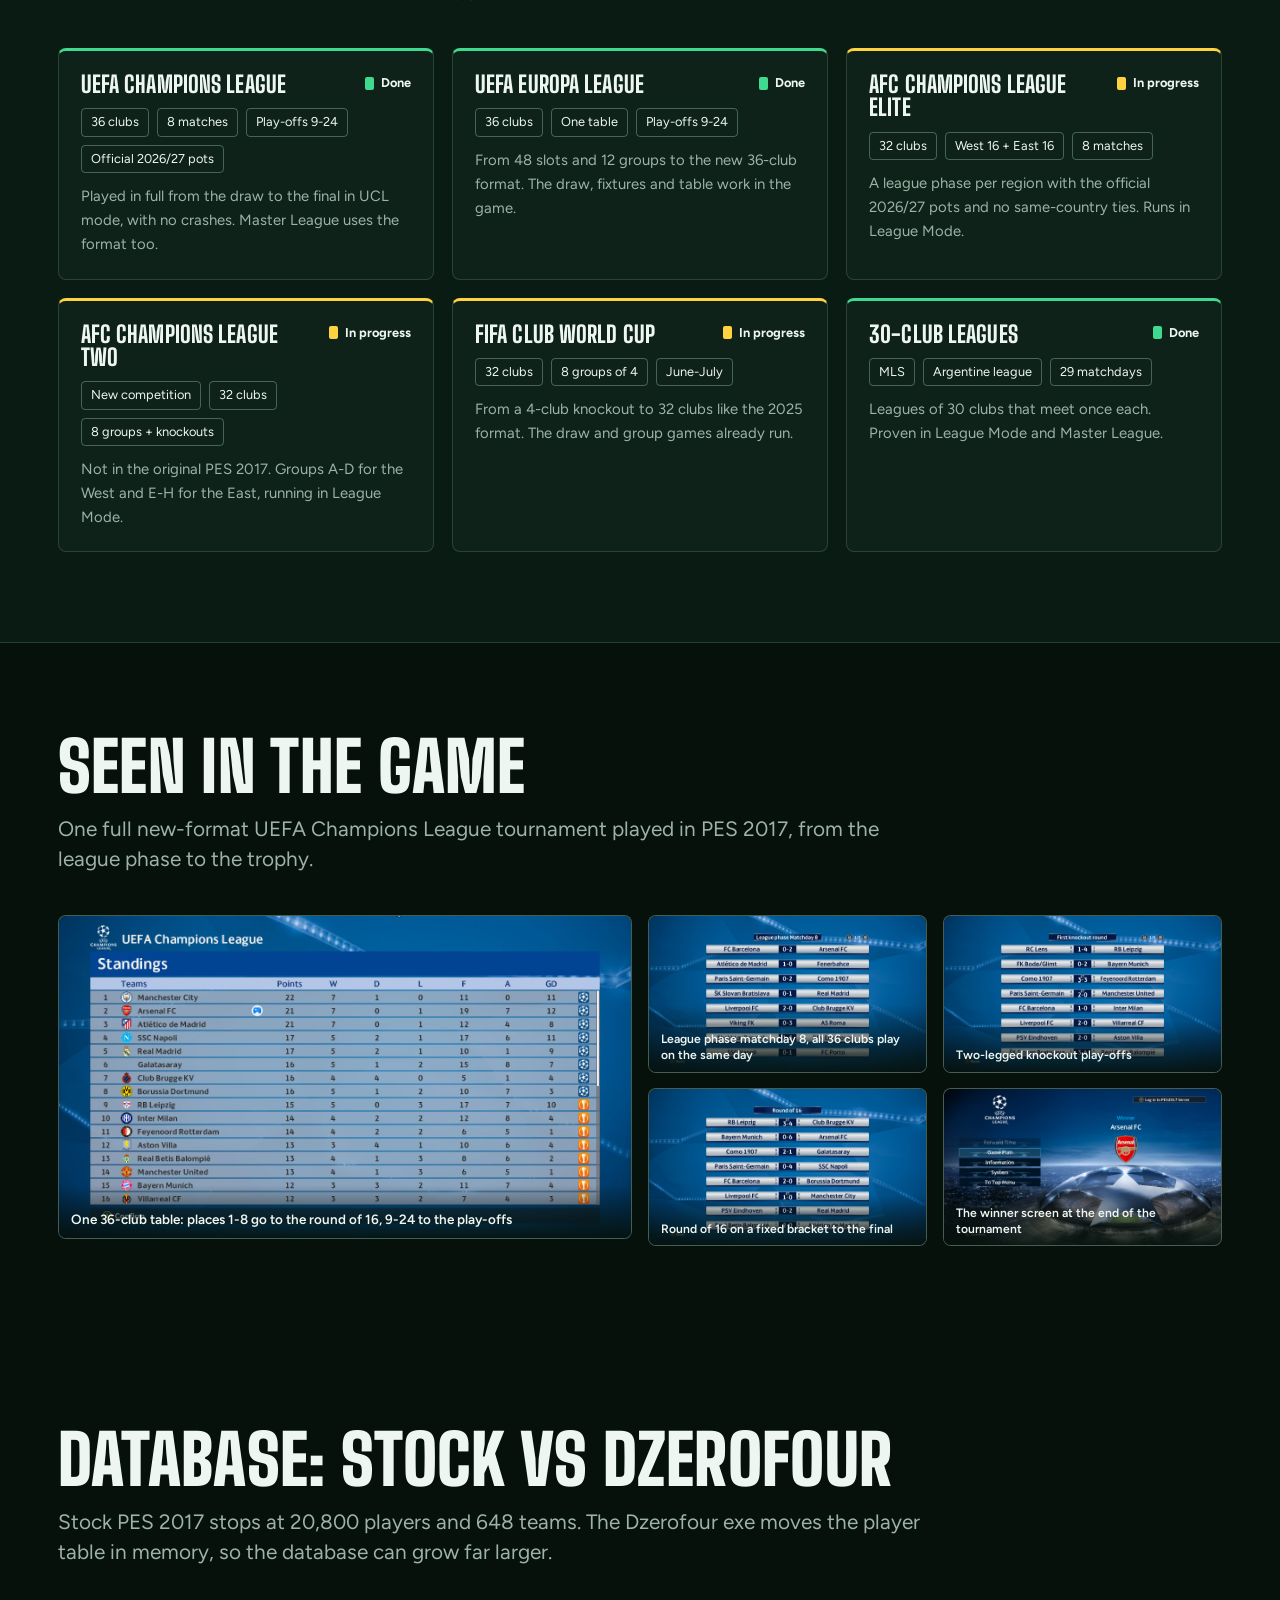
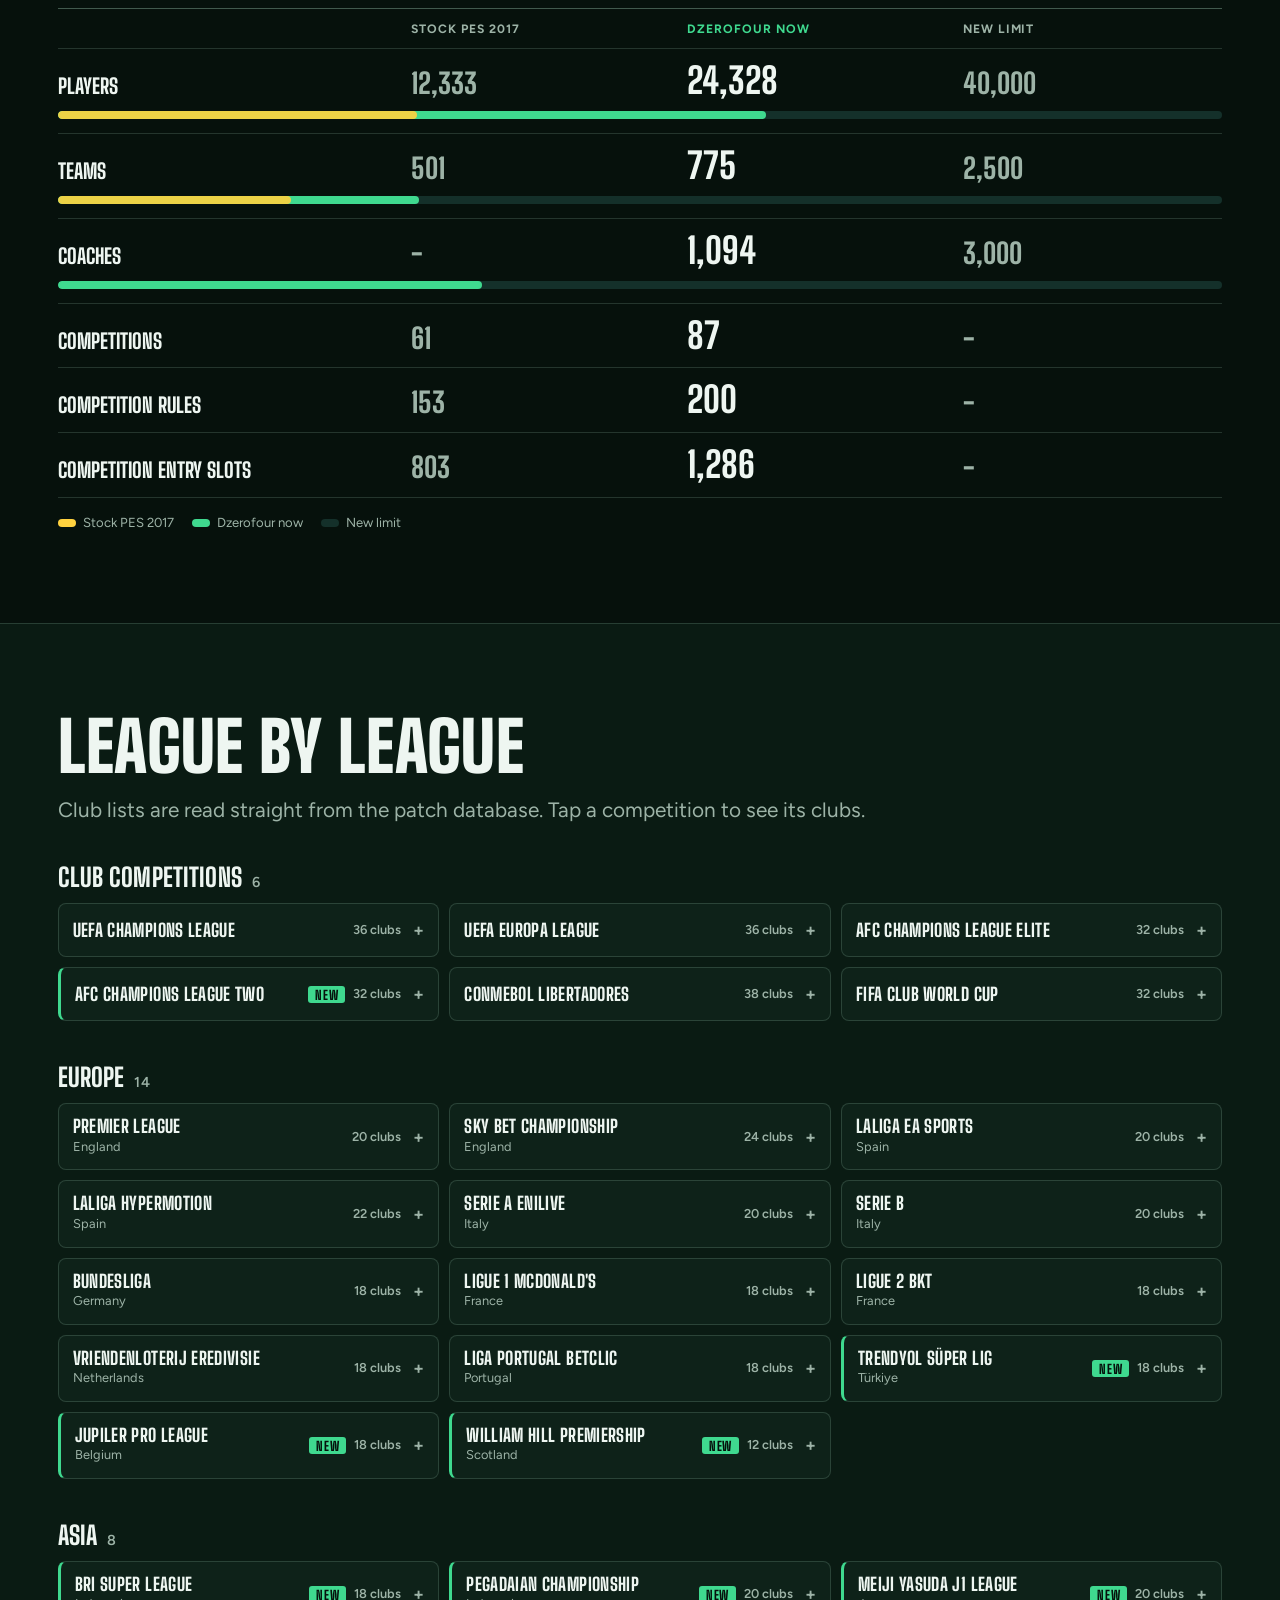
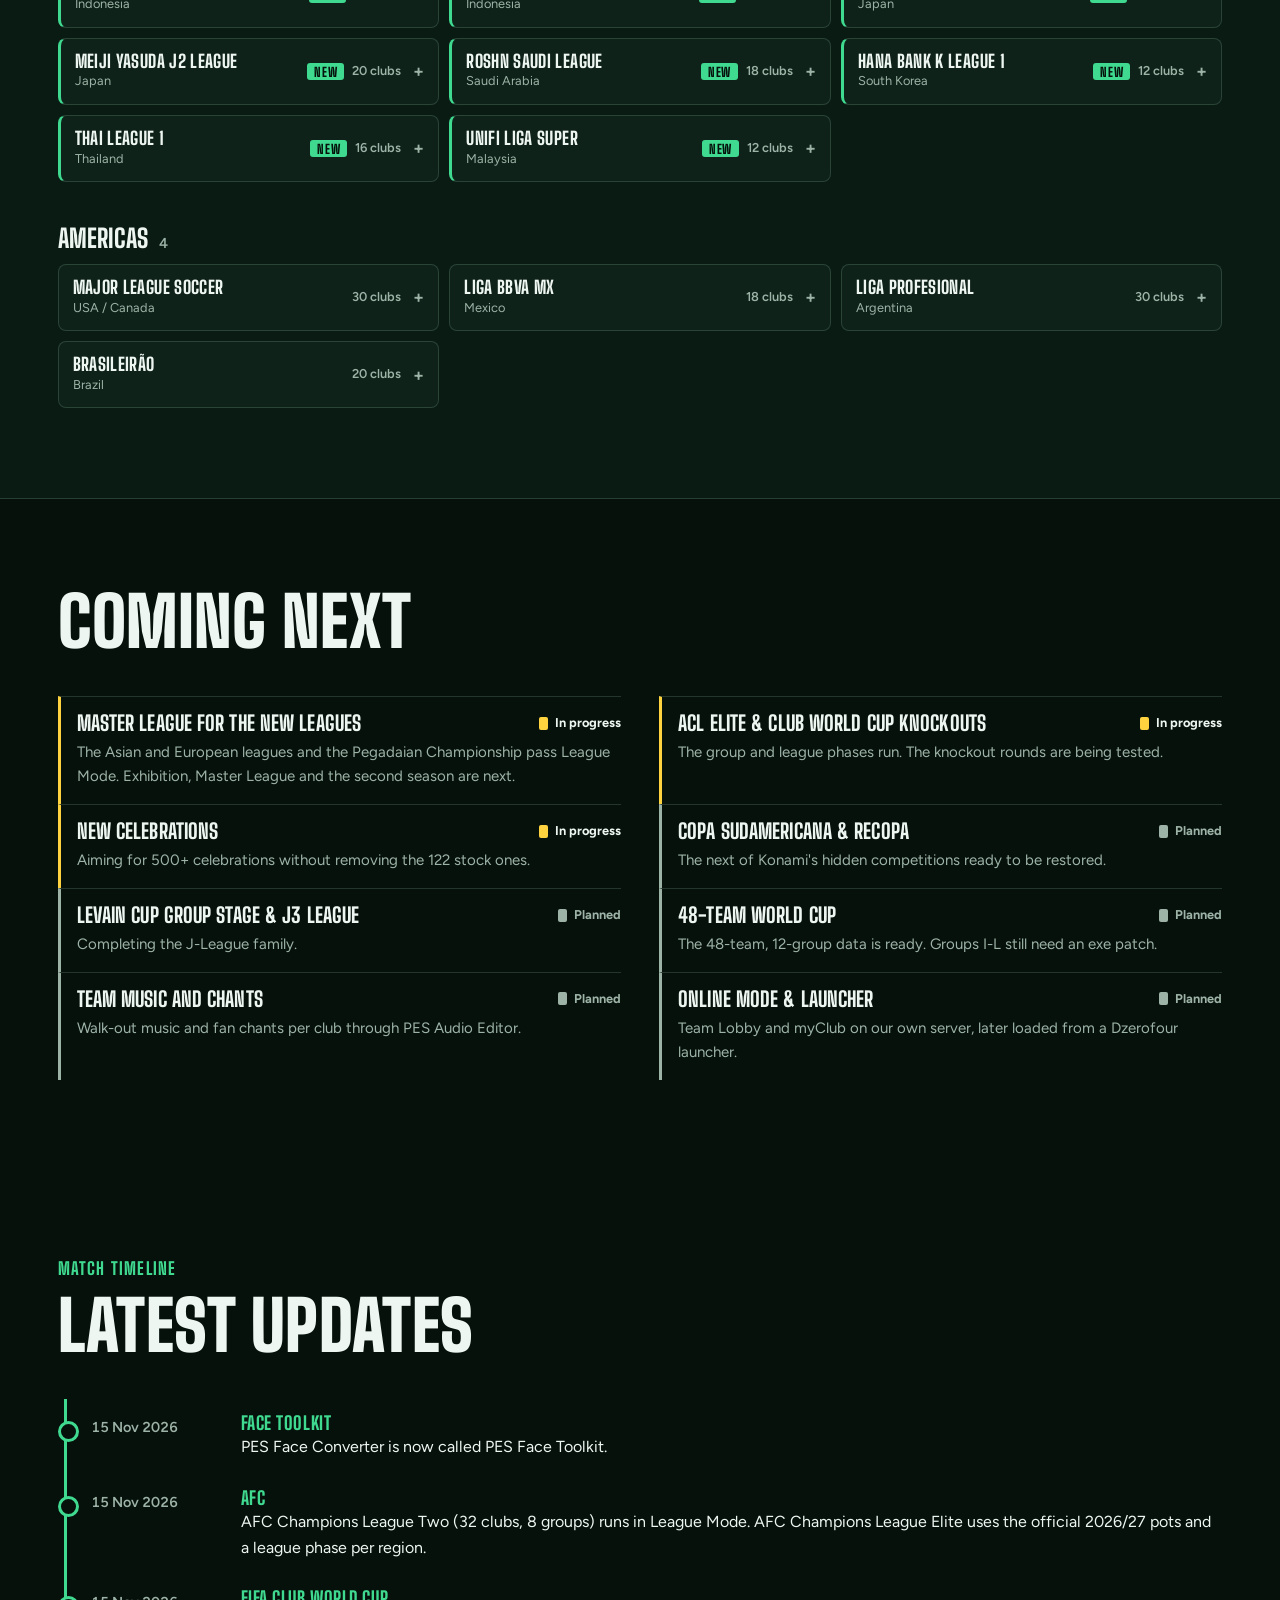
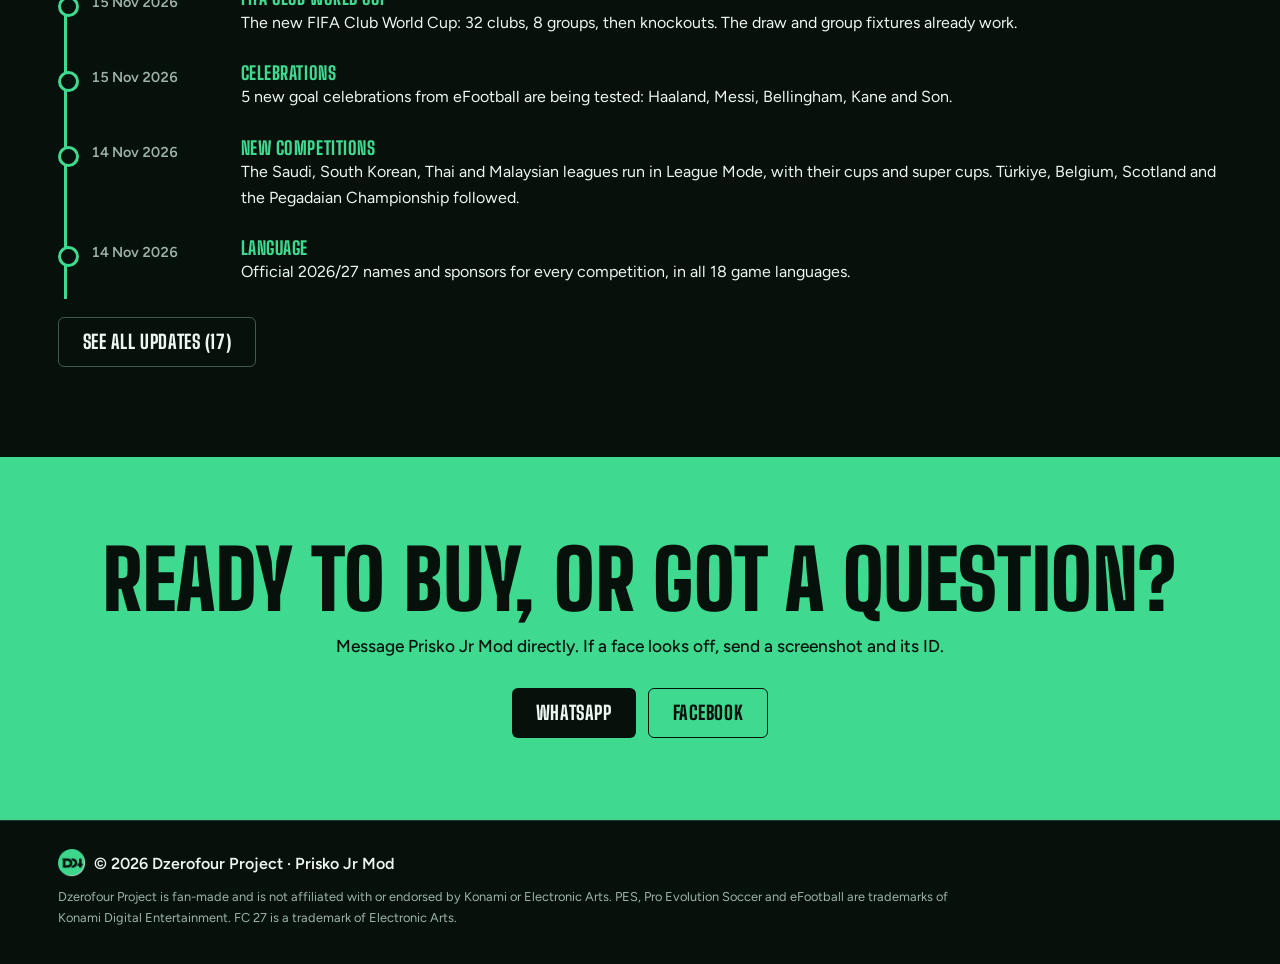
==== commit a91da703: "Update website 2026-11-15 21.46" ====
--- a/patch.html
+++ b/patch.html
@@ -4,11 +4,11 @@
   <meta charset="utf-8">
   <meta name="viewport" content="width=device-width, initial-scale=1">
   <title>Dzerofour Patch | Dzerofour Project</title>
-  <meta name="description" content="Progres Dzerofour Patch untuk PES 2017: database, miniface, facepack, kitpack, logo, dan kompetisi baru.">
+  <meta name="description" content="Progres Dzerofour Patch untuk PES 2017: UEFA Champions League 36 klub, 26 kompetisi baru, database 40.000 pemain, miniface, facepack, kitpack, dan logo.">
   <meta property="og:title" content="Dzerofour Patch | Progres PES 2017">
-  <meta property="og:description" content="Progres Dzerofour Patch untuk PES 2017: database, miniface, facepack, kitpack, logo, dan kompetisi baru.">
+  <meta property="og:description" content="Progres Dzerofour Patch untuk PES 2017: UEFA Champions League 36 klub, 26 kompetisi baru, database 40.000 pemain, miniface, facepack, kitpack, dan logo.">
   <meta property="og:type" content="website">
-  <meta property="og:image" content="https://priskojr.github.io/dzerofour/assets/img/face-3d.jpg">
+  <meta property="og:image" content="https://priskojr.github.io/dzerofour/assets/img/patch/ucl-standings.jpg">
   <meta name="theme-color" content="#06110c">
   <link rel="icon" href="assets/favicon.png">
   <link rel="preconnect" href="https://fonts.googleapis.com">
@@ -24,6 +24,7 @@
   <script src="data/patch-stats.js"></script>
   <script src="data/patch.js"></script>
   <script src="data/updates.js"></script>
+  <script src="data/leagues.js"></script>
   <script src="js/main.js"></script>
 </body>
 </html>
--- a/css/style.css
+++ b/css/style.css
@@ -220,6 +220,125 @@
 .comps ol { counter-reset: c; margin-top: 16px; }
 .comps li { counter-increment: c; display: flex; gap: 12px; align-items: center; padding: 10px 0; border-top: 1px solid rgba(6, 17, 12, .18); font-weight: 700; font-size: .98rem; }
 .comps li::before { content: counter(c); display: grid; place-items: center; flex: none; width: 28px; height: 28px; border-radius: 50%; background: var(--ink); color: var(--mint); font: 800 1rem/1 var(--display); }
+.comps:has(.comp-groups) { position: static; }
+.comp-groups { counter-reset: c; margin-top: 18px; display: grid; gap: 14px; }
+.comp-groups ol { counter-reset: none; margin-top: 4px; }
+.comp-groups li { padding: 7px 0; font-size: .94rem; }
+.comp-groups li::before { width: 24px; height: 24px; font-size: .9rem; }
+.comp-group-name { font: 800 .82rem/1.2 var(--body); text-transform: uppercase; letter-spacing: .08em; color: #0e7a49; }
+.comps-note { margin-top: 18px; padding-top: 12px; border-top: 1px solid rgba(6, 17, 12, .18); font-size: .9rem !important; }
+
+/* PATCH: navigasi bagian */
+.jump { position: sticky; top: 63px; z-index: 15; display: flex; align-items: center; gap: 14px; padding: 10px var(--gutter); background: rgba(10, 27, 19, .94); backdrop-filter: blur(10px); border-bottom: 1px solid var(--line); overflow-x: auto; scrollbar-width: none; }
+.jump::-webkit-scrollbar { display: none; }
+.jump-label { color: var(--muted); font-size: .74rem; font-weight: 700; text-transform: uppercase; letter-spacing: .08em; white-space: nowrap; }
+.jump ul { display: flex; gap: 6px; }
+.jump a { display: block; padding: 6px 12px; border: 1px solid var(--line-strong); border-radius: 999px; text-decoration: none; font-size: .86rem; font-weight: 600; white-space: nowrap; transition: border-color .15s, color .15s; }
+.jump a:hover { border-color: var(--mint); color: var(--mint); }
+html:has(.jump) { scroll-padding-top: 124px; }
+
+/* PATCH: pita latar */
+.band { background: var(--pitch); border-top: 1px solid var(--line); border-bottom: 1px solid var(--line); }
+h3 { font-family: var(--display); text-transform: uppercase; line-height: 1; margin: 0; }
+
+/* PATCH: status kecil */
+.status { display: inline-flex; align-items: center; gap: 7px; font-size: .8rem; font-weight: 700; white-space: nowrap; }
+.status::before { content: ""; width: 9px; height: 13px; border-radius: 2px; background: var(--muted); }
+.status.is-done::before { background: var(--mint); }
+.status.is-progress::before { background: var(--yellow); }
+.status.is-planned { color: var(--muted); }
+
+/* PATCH: format baru */
+.compare { margin-bottom: clamp(28px, 4vw, 44px); }
+.compare-title { font-size: 1.35rem; font-weight: 800; letter-spacing: .02em; margin-bottom: 14px; }
+.compare-table { border: 1px solid var(--line-strong); border-radius: 8px; overflow: hidden; }
+.compare-row { display: grid; grid-template-columns: minmax(120px, .8fr) minmax(0, 1fr) minmax(0, 1.2fr); }
+.compare-row > span { padding: 12px 16px; border-top: 1px solid var(--line); font-size: .98rem; }
+.compare-headrow > span { border-top: 0; background: var(--panel); color: var(--muted); font-size: .76rem; font-weight: 700; text-transform: uppercase; letter-spacing: .08em; }
+.compare-headrow .is-after { color: var(--mint); }
+.compare-label { color: var(--muted); font-weight: 600; }
+.compare-before { color: var(--muted); }
+.compare-after { font-weight: 700; background: rgba(63, 217, 143, .07); border-left: 3px solid var(--mint); }
+.compare-note { color: var(--muted); font-size: .92rem; margin-top: 12px; max-width: 52em; }
+.format-grid { display: grid; grid-template-columns: repeat(3, minmax(0, 1fr)); gap: clamp(12px, 1.4vw, 18px); }
+.format-card { display: flex; flex-direction: column; gap: 12px; padding: clamp(16px, 1.8vw, 22px); background: var(--panel); border: 1px solid var(--line); border-top: 3px solid var(--muted); border-radius: 8px; }
+.format-card.is-done { border-top-color: var(--mint); }
+.format-card.is-progress { border-top-color: var(--yellow); }
+.format-top { display: flex; justify-content: space-between; align-items: flex-start; gap: 10px; }
+.format-top h3 { font-size: 1.45rem; font-weight: 800; }
+.format-card p { color: var(--muted); font-size: .93rem; }
+.format-card .chips li { font-size: .8rem; padding: 3px 9px; }
+
+/* PATCH: galeri */
+.gallery { display: grid; grid-template-columns: repeat(4, minmax(0, 1fr)); gap: clamp(10px, 1.2vw, 16px); }
+.gallery li:first-child { grid-column: span 2; grid-row: span 2; }
+.shot { position: relative; display: block; width: 100%; padding: 0; border: 1px solid var(--line-strong); border-radius: 8px; overflow: hidden; background: var(--pitch); cursor: zoom-in; color: var(--text); text-align: left; font: inherit; }
+.shot img { width: 100%; aspect-ratio: 16 / 9; object-fit: cover; transition: transform .25s; }
+.shot:hover img { transform: scale(1.03); }
+.shot:hover { border-color: var(--mint); }
+.shot-cap { position: absolute; left: 0; right: 0; bottom: 0; padding: 26px 12px 9px; font-size: .84rem; font-weight: 600; line-height: 1.3; background: linear-gradient(transparent, rgba(6, 17, 12, .92)); }
+.gallery li:not(:first-child) .shot-cap { font-size: .76rem; }
+.viewer { width: min(1280px, 94vw); max-height: 94vh; padding: 0; border: 1px solid var(--line-strong); border-radius: 10px; background: var(--ink); color: var(--text); }
+.viewer::backdrop { background: rgba(0, 0, 0, .82); }
+.viewer img { width: 100%; max-height: calc(94vh - 120px); object-fit: contain; background: #000; }
+.viewer-bar { display: flex; align-items: center; gap: 8px; padding: 8px 10px; }
+.viewer-count { margin-right: auto; color: var(--muted); font-size: .86rem; font-variant-numeric: tabular-nums; padding-left: 6px; }
+.viewer-btn { min-width: 42px; min-height: 40px; border: 1px solid var(--line-strong); border-radius: 6px; background: none; color: var(--text); font-size: 1.05rem; cursor: pointer; }
+.viewer-btn:hover { border-color: var(--mint); color: var(--mint); }
+.viewer-cap { padding: 12px 16px 16px; font-size: .95rem; }
+
+/* PATCH: database asli vs Dzerofour */
+.dbtable { border-top: 1px solid var(--line-strong); }
+.db-row { display: grid; grid-template-columns: minmax(150px, 1.3fr) repeat(3, minmax(0, 1fr)); align-items: baseline; gap: 4px 16px; padding: 14px 0; border-bottom: 1px solid var(--line); }
+.db-headrow { padding: 10px 0; }
+.db-headrow > span { color: var(--muted); font-size: .76rem; font-weight: 700; text-transform: uppercase; letter-spacing: .08em; }
+.db-headrow .is-now { color: var(--mint); }
+.db-label { font: 800 1.3rem/1.1 var(--display); text-transform: uppercase; }
+.db-num { font: 800 clamp(1.3rem, 2.2vw, 1.8rem)/1 var(--display); color: var(--muted); font-variant-numeric: tabular-nums; }
+.db-num.is-now { color: var(--text); font-size: clamp(1.6rem, 2.8vw, 2.3rem); }
+.db-bar { grid-column: 1 / -1; position: relative; height: 8px; margin-top: 8px; background: var(--panel-2); border-radius: 4px; overflow: hidden; }
+.db-bar i { position: absolute; left: 0; top: 0; bottom: 0; border-radius: 4px; }
+.db-bar-now { background: var(--mint); }
+.db-bar-old { background: var(--yellow); z-index: 1; opacity: .9; }
+.db-legend { display: flex; flex-wrap: wrap; gap: 6px 18px; margin-top: 14px; }
+.db-legend i { font-style: normal; color: var(--muted); font-size: .82rem; display: inline-flex; align-items: center; gap: 7px; }
+.db-legend i::before { content: ""; width: 18px; height: 8px; border-radius: 4px; background: var(--panel-2); }
+.db-legend .is-old::before { background: var(--yellow); }
+.db-legend .is-now::before { background: var(--mint); }
+
+/* PATCH: isi liga */
+.region + .region { margin-top: clamp(28px, 3.6vw, 44px); }
+.region-name { display: flex; align-items: baseline; gap: 10px; font-size: 1.6rem; font-weight: 800; margin-bottom: 12px; }
+.region-name span { color: var(--muted); font: 600 .9rem var(--body); }
+.league-grid { display: grid; grid-template-columns: repeat(3, minmax(0, 1fr)); gap: 10px; align-items: start; }
+.league { background: var(--panel); border: 1px solid var(--line); border-radius: 8px; }
+.league.is-new { border-left: 3px solid var(--mint); }
+.league[open] { border-color: var(--line-strong); }
+.league summary { display: flex; justify-content: space-between; align-items: center; gap: 12px; padding: 12px 14px; font: inherit; text-transform: none; letter-spacing: 0; list-style: none; }
+.league summary::-webkit-details-marker { display: none; }
+.league summary::after { content: "+"; flex: none; color: var(--muted); font-weight: 700; font-size: 1.1rem; }
+.league[open] summary::after { content: "−"; color: var(--mint); }
+.league-main { display: flex; flex-direction: column; min-width: 0; }
+.league-name { font: 800 1.12rem/1.15 var(--display); text-transform: uppercase; letter-spacing: .02em; }
+.league-country { color: var(--muted); font-size: .8rem; }
+.league-side { display: flex; align-items: center; gap: 8px; margin-left: auto; flex: none; }
+.league-new { background: var(--mint); color: var(--ink); padding: 2px 7px 1px; border-radius: 3px; font: 800 .8rem/1.1 var(--display); text-transform: uppercase; letter-spacing: .05em; }
+.league-count { color: var(--muted); font-size: .8rem; font-weight: 600; white-space: nowrap; }
+.league-body { padding: 0 14px 14px; }
+.league-cups { color: var(--muted); font-size: .84rem; padding: 10px 0; border-top: 1px solid var(--line); }
+.league-cups b { color: var(--text); }
+.league-teams { columns: 2; column-gap: 16px; padding-top: 10px; border-top: 1px solid var(--line); counter-reset: t; }
+.league-teams li { counter-increment: t; break-inside: avoid; font-size: .86rem; padding: 3px 0; display: flex; gap: 7px; }
+.league-teams li::before { content: counter(t); color: var(--muted); font-size: .76rem; min-width: 18px; text-align: right; font-variant-numeric: tabular-nums; padding-top: 1px; }
+
+/* PATCH: berikutnya */
+.roadmap { display: grid; grid-template-columns: repeat(2, minmax(0, 1fr)); gap: 0 clamp(20px, 3vw, 40px); }
+.road { padding: 16px 0 16px 16px; border-top: 1px solid var(--line); border-left: 3px solid var(--muted); }
+.road.is-progress { border-left-color: var(--yellow); }
+.road.is-done { border-left-color: var(--mint); }
+.road-top { display: flex; justify-content: space-between; align-items: flex-start; gap: 12px; margin-bottom: 6px; }
+.road h3 { font-size: 1.3rem; font-weight: 800; }
+.road p { color: var(--muted); font-size: .94rem; }
 
 /* TIMELINE */
 .timeline { border-left: 3px solid var(--mint); margin-left: 6px; }
@@ -258,6 +377,9 @@
   .detail-info.cols-3 > :last-child { grid-column: 1 / -1; }
   .patch-grid { grid-template-columns: 1fr; }
   .comps { position: static; }
+  .format-grid, .league-grid { grid-template-columns: repeat(2, minmax(0, 1fr)); }
+  .gallery { grid-template-columns: repeat(2, minmax(0, 1fr)); }
+  .gallery li:first-child { grid-row: auto; }
 }
 
 /* NAV HP */
@@ -286,6 +408,19 @@
   .patch-head { flex-direction: column; gap: 10px; }
   .cta .btn { width: 100%; }
   .event { grid-template-columns: 1fr; gap: 2px; }
+  .format-grid, .league-grid, .roadmap { grid-template-columns: 1fr; }
+  .gallery { grid-template-columns: 1fr; }
+  .gallery li:first-child { grid-column: auto; }
+  .compare-headrow { display: none; }
+  .compare-row { grid-template-columns: 1fr 1fr; }
+  .compare-label { grid-column: 1 / -1; padding-bottom: 0 !important; font-size: .8rem !important; text-transform: uppercase; letter-spacing: .06em; }
+  .compare-before, .compare-after { border-top: 0 !important; }
+  .compare-before::before, .compare-after::before { content: attr(data-label); display: block; color: var(--muted); font-size: .7rem; font-weight: 700; text-transform: uppercase; letter-spacing: .06em; text-decoration: none; margin-bottom: 2px; }
+  .db-headrow { display: none; }
+  .db-row { grid-template-columns: repeat(3, minmax(0, 1fr)); }
+  .db-label { grid-column: 1 / -1; margin-bottom: 4px; }
+  .db-num::before { content: attr(data-label); display: block; color: var(--muted); font: 700 .66rem/1.3 var(--body); text-transform: uppercase; letter-spacing: .05em; margin-bottom: 3px; }
+  .league-teams { columns: 1; }
 }
 
 @media (prefers-reduced-motion: reduce) {
